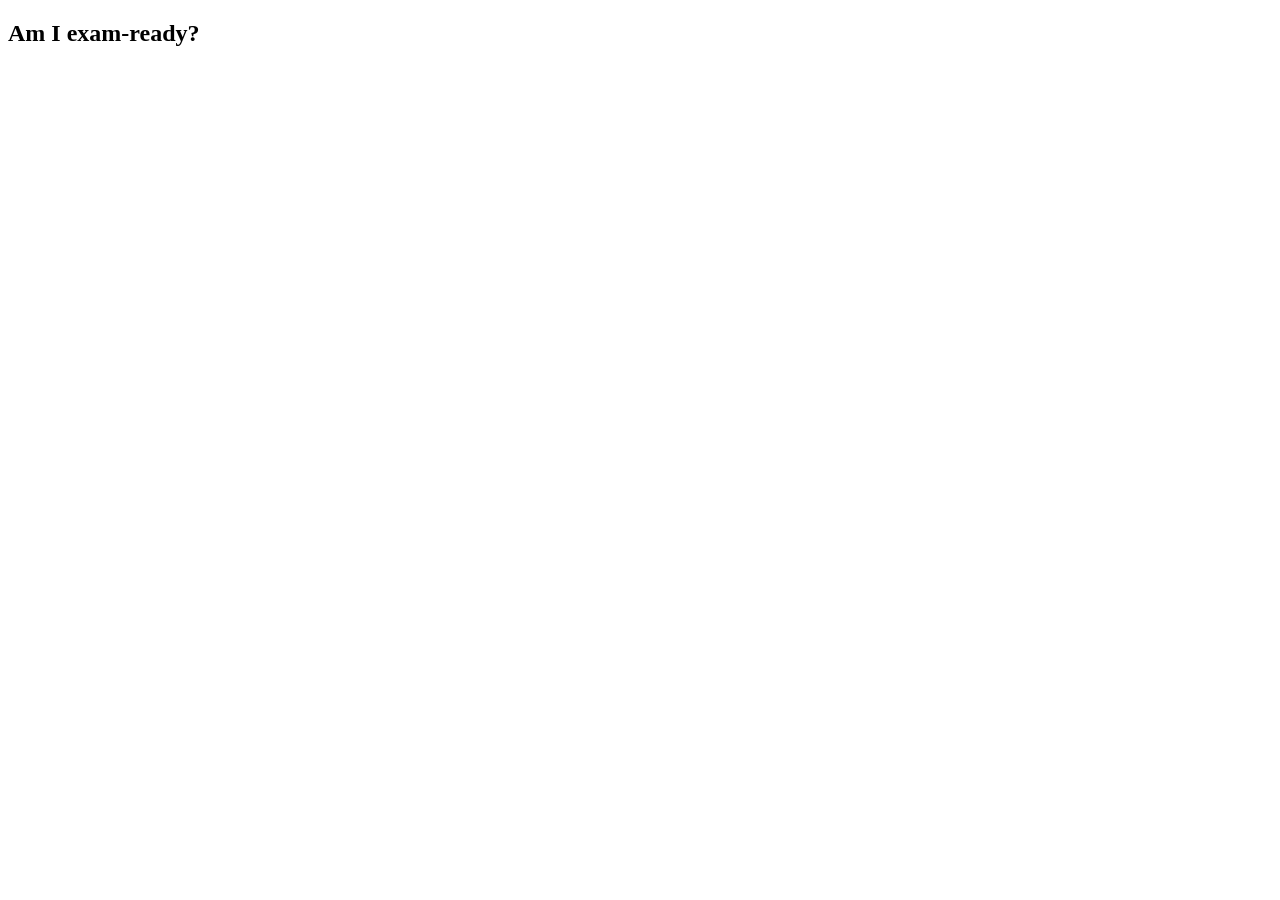
==== index.html @ 44108f5c "Phase 1: Foundation Co-authored-by: Cursor <cursoragent@cursor.com>" ====
<!DOCTYPE html>
<html lang="en">
<head>
  <meta charset="UTF-8">
  <meta name="viewport" content="width=device-width, initial-scale=1.0">
  <title>Am I exam-ready?</title>
  <link rel="stylesheet" href="style.css">
</head>
<body>
  <!-- Start screen: the only screen a learner sees in this phase. -->
  <section id="start-screen">
    <h1>Am I exam-ready?</h1>
  </section>

  <!-- Quiz screen: hidden until the quiz flow is built. -->
  <section id="quiz-screen" hidden>
  </section>

  <!-- Results screen: hidden until the results screen is built. -->
  <section id="results-screen" hidden>
  </section>

  <!-- Load data first, then scoring, then the app. -->
  <script src="js/questions.js"></script>
  <script src="js/scoring.js"></script>
  <script src="js/app.js"></script>
</body>
</html>
---- style.css ----
/* Styles for the exam-ready check. Visual design comes in a later phase. */
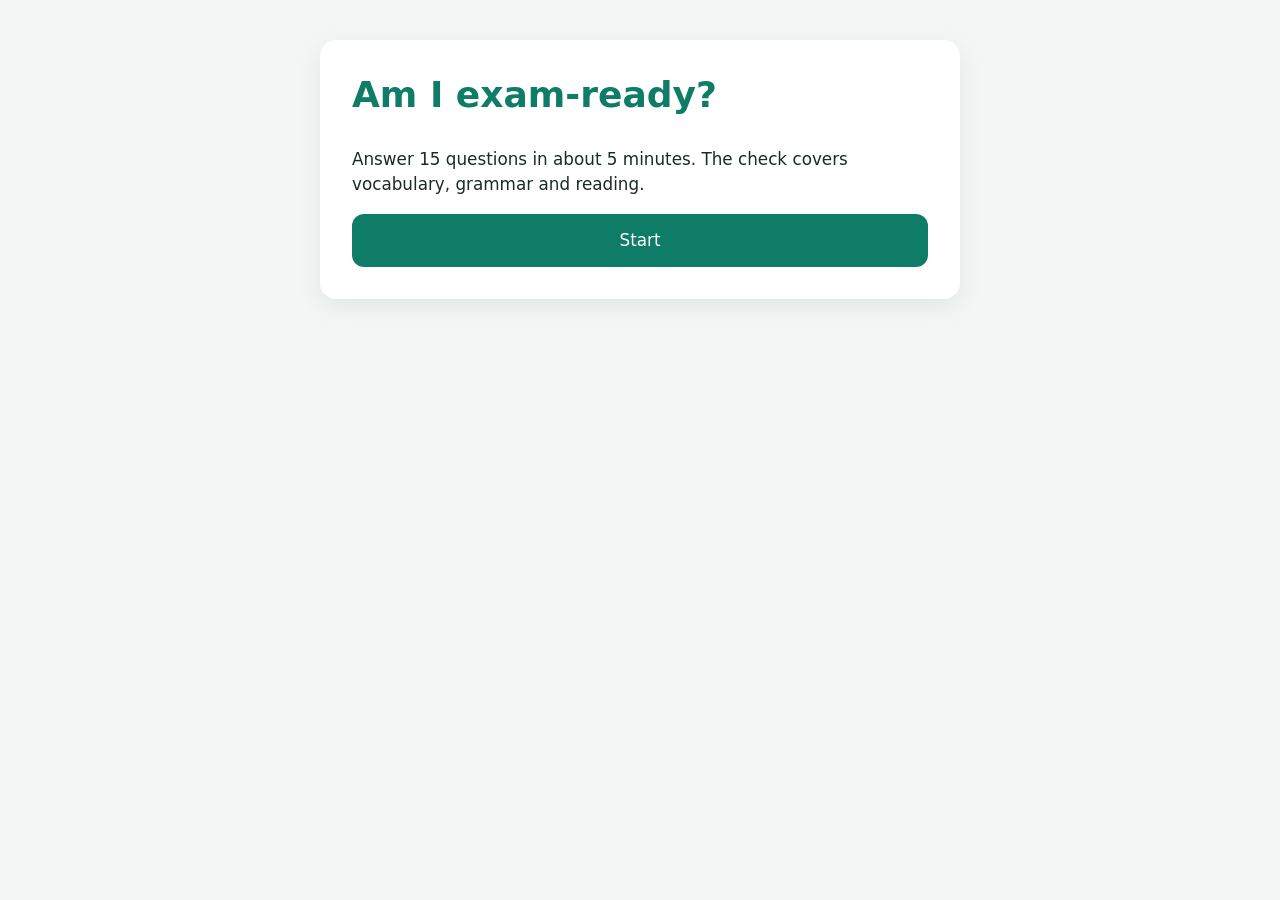
==== commit ef75ba6e: "Phase 8: README and deployment Publish the finished check, including the questions, scoring, screens" ====
--- a/index.html
+++ b/index.html
@@ -7,17 +7,37 @@
   <link rel="stylesheet" href="style.css">
 </head>
 <body>
-  <!-- Start screen: the only screen a learner sees in this phase. -->
+  <!-- Start screen: shown first. -->
   <section id="start-screen">
     <h1>Am I exam-ready?</h1>
+    <p>Answer 15 questions in about 5 minutes. The check covers vocabulary, grammar and reading.</p>
+    <button id="start-button" type="button">Start</button>
   </section>
 
-  <!-- Quiz screen: hidden until the quiz flow is built. -->
+  <!-- Quiz screen: one question at a time. Hidden until Start is clicked. -->
   <section id="quiz-screen" hidden>
+    <p id="progress-text"></p>
+    <p id="skill-name"></p>
+    <pre id="reading-text" hidden></pre>
+    <h2 id="question-text"></h2>
+    <div id="options"></div>
+    <button id="next-button" type="button" disabled>Next</button>
+    <button id="start-over-button" class="secondary" type="button">Start over</button>
   </section>
 
-  <!-- Results screen: hidden until the results screen is built. -->
+  <!-- Results screen: hidden until all 15 questions are answered. -->
   <section id="results-screen" hidden>
+    <h2 id="status-text"></h2>
+    <p id="status-meaning"></p>
+
+    <h3>Scores</h3>
+    <div id="skill-bars"></div>
+
+    <h3>What to practise before booking</h3>
+    <div id="practice-list"></div>
+
+    <p id="exam-note">This check covers vocabulary, grammar and reading. The real exam also tests listening, writing and speaking, so practise those too.</p>
+    <button id="restart-button" type="button">Take the check again</button>
   </section>
 
   <!-- Load data first, then scoring, then the app. -->
--- a/style.css
+++ b/style.css
@@ -1 +1,196 @@
-/* Styles for the exam-ready check. Visual design comes in a later phase. */
+/* Visual design for the exam-ready check.
+   One brand colour: a deep teal. Phones come first. Wider screens add space. */
+
+/* --- Base: the same starting point on every phone --- */
+
+* {
+  box-sizing: border-box;
+}
+
+body {
+  margin: 0;
+  padding: 1rem;
+  background: #f3f6f5;
+  color: #1c2b28;
+  font-family: "Segoe UI", system-ui, sans-serif;
+  font-size: 1.05rem;
+  line-height: 1.5;
+}
+
+button {
+  font: inherit;
+}
+
+h1,
+h2,
+h3 {
+  line-height: 1.25;
+}
+
+/* --- Cards: each screen sits on a white rounded panel --- */
+
+section {
+  max-width: 40rem;
+  margin: 0 auto;
+  padding: 1.25rem;
+  background: #ffffff;
+  border-radius: 1rem;
+  box-shadow: 0 8px 24px rgba(20, 50, 45, 0.08);
+}
+
+/* --- Shared buttons: tall enough for a thumb --- */
+
+button {
+  display: block;
+  width: 100%;
+  min-height: 3rem;
+  margin-top: 0.75rem;
+  padding: 0.75rem 1rem;
+  border: 2px solid transparent;
+  border-radius: 0.75rem;
+  background: #0e7c66;
+  color: #ffffff;
+  cursor: pointer;
+}
+
+button:disabled {
+  background: #d5dbd9;
+  color: #5c6b67;
+  cursor: not-allowed;
+}
+
+button:focus-visible {
+  outline: 3px solid #0e7c66;
+  outline-offset: 2px;
+}
+
+/* A quieter button, used for Start over during the quiz. */
+button.secondary {
+  background: #ffffff;
+  color: #0e7c66;
+  border-color: #0e7c66;
+}
+
+/* --- Start screen --- */
+
+h1 {
+  margin-top: 0;
+  font-size: 1.85rem;
+  color: #0e7c66;
+}
+
+/* --- Quiz screen --- */
+
+#progress-text {
+  margin-top: 0;
+  color: #5c6b67;
+  font-size: 1rem;
+}
+
+#skill-name {
+  display: inline-block;
+  margin: 0;
+  padding: 0.2rem 0.7rem;
+  border-radius: 999px;
+  background: #e7f5f1;
+  color: #0e7c66;
+  font-weight: 700;
+  text-transform: capitalize;
+}
+
+#reading-text {
+  margin: 1rem 0;
+  padding: 1rem;
+  border-radius: 0.75rem;
+  background: #f3f6f5;
+  font-family: inherit;
+  white-space: pre-wrap;
+  overflow-wrap: anywhere;
+}
+
+#question-text {
+  font-size: 1.3rem;
+}
+
+/* Answer buttons stay white until one is chosen. */
+#options button {
+  margin-top: 0.5rem;
+  background: #ffffff;
+  color: #1c2b28;
+  border-color: #d5dbd9;
+  text-align: left;
+}
+
+#options button.selected {
+  background: #e7f5f1;
+  color: #0e7c66;
+  border-color: #0e7c66;
+  font-weight: 700;
+}
+
+/* --- Results screen --- */
+
+#status-text {
+  margin-top: 0;
+  margin-bottom: 0.25rem;
+  font-size: 2rem;
+}
+
+#status-text.ready {
+  color: #1b7f3a;
+}
+
+#status-text.almost {
+  color: #b86e00;
+}
+
+#status-text.not-yet {
+  color: #c62828;
+}
+
+#skill-bars p {
+  margin-bottom: 0.35rem;
+  font-weight: 700;
+}
+
+.bar-track {
+  width: 100%;
+  height: 0.8rem;
+  margin-bottom: 1rem;
+  border-radius: 999px;
+  background: #e6eeeb;
+  overflow: hidden;
+}
+
+.bar-fill {
+  height: 100%;
+  border-radius: 999px;
+  background: #0e7c66;
+}
+
+#practice-list p,
+#exam-note {
+  padding: 0.75rem 1rem;
+  border-radius: 0.75rem;
+  background: #f3f6f5;
+}
+
+#exam-note {
+  margin-top: 1rem;
+}
+
+/* --- Wider screens: the same layout, with more room around the card --- */
+
+@media (min-width: 700px) {
+  body {
+    padding: 2.5rem 1.5rem;
+  }
+
+  section {
+    padding: 2rem;
+  }
+
+  h1 {
+    font-size: 2.25rem;
+  }
+}
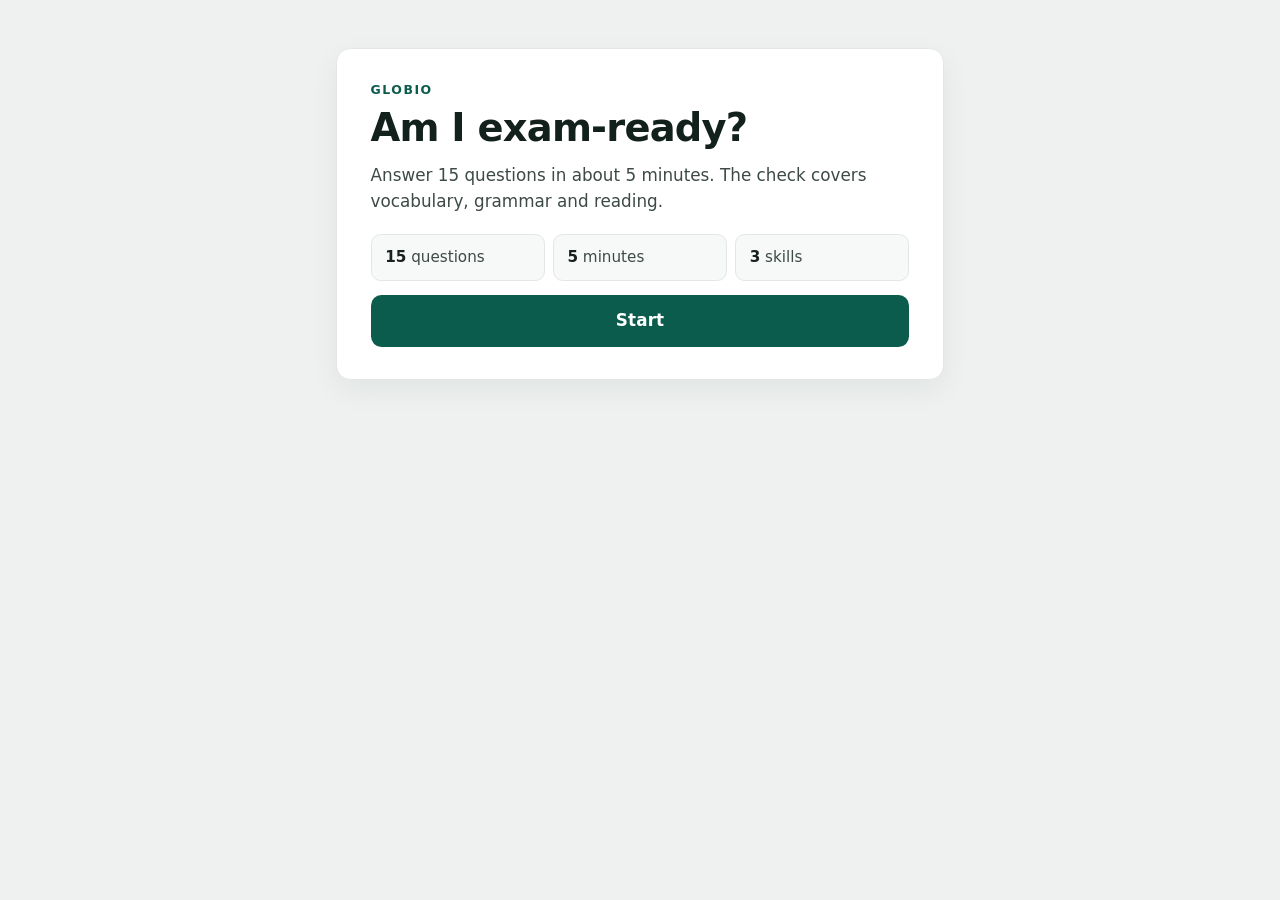
==== commit b44693b2: "Give the check a more professional layout. The welcome, question, and results screens now share a cl" ====
--- a/index.html
+++ b/index.html
@@ -9,15 +9,24 @@
 <body>
   <!-- Start screen: shown first. -->
   <section id="start-screen">
+    <p class="brand">Globio</p>
     <h1>Am I exam-ready?</h1>
-    <p>Answer 15 questions in about 5 minutes. The check covers vocabulary, grammar and reading.</p>
+    <p class="lead">Answer 15 questions in about 5 minutes. The check covers vocabulary, grammar and reading.</p>
+    <ul class="facts">
+      <li><strong>15</strong> questions</li>
+      <li><strong>5</strong> minutes</li>
+      <li><strong>3</strong> skills</li>
+    </ul>
     <button id="start-button" type="button">Start</button>
   </section>
 
   <!-- Quiz screen: one question at a time. Hidden until Start is clicked. -->
   <section id="quiz-screen" hidden>
-    <p id="progress-text"></p>
-    <p id="skill-name"></p>
+    <p class="brand">Globio</p>
+    <div class="quiz-top">
+      <p id="progress-text"></p>
+      <p id="skill-name"></p>
+    </div>
     <pre id="reading-text" hidden></pre>
     <h2 id="question-text"></h2>
     <div id="options"></div>
@@ -27,8 +36,11 @@
 
   <!-- Results screen: hidden until all 15 questions are answered. -->
   <section id="results-screen" hidden>
-    <h2 id="status-text"></h2>
-    <p id="status-meaning"></p>
+    <p class="brand">Globio</p>
+    <div class="result-banner">
+      <h2 id="status-text"></h2>
+      <p id="status-meaning"></p>
+    </div>
 
     <h3>Scores</h3>
     <div id="skill-bars"></div>
--- a/style.css
+++ b/style.css
@@ -1,7 +1,7 @@
 /* Visual design for the exam-ready check.
-   One brand colour: a deep teal. Phones come first. Wider screens add space. */
-
-/* --- Base: the same starting point on every phone --- */
+   One brand colour: a deep green. Phones come first. */
+
+/* --- Base --- */
 
 * {
   box-sizing: border-box;
@@ -9,9 +9,9 @@
 
 body {
   margin: 0;
-  padding: 1rem;
-  background: #f3f6f5;
-  color: #1c2b28;
+  padding: 1.25rem 1rem 2rem;
+  background: #eef1f0;
+  color: #17211e;
   font-family: "Segoe UI", system-ui, sans-serif;
   font-size: 1.05rem;
   line-height: 1.5;
@@ -24,139 +24,248 @@
 h1,
 h2,
 h3 {
-  line-height: 1.25;
-}
-
-/* --- Cards: each screen sits on a white rounded panel --- */
+  line-height: 1.2;
+  letter-spacing: -0.02em;
+}
+
+/* --- Cards --- */
 
 section {
-  max-width: 40rem;
+  max-width: 38rem;
   margin: 0 auto;
-  padding: 1.25rem;
+  padding: 1.5rem 1.25rem;
   background: #ffffff;
-  border-radius: 1rem;
-  box-shadow: 0 8px 24px rgba(20, 50, 45, 0.08);
-}
-
-/* --- Shared buttons: tall enough for a thumb --- */
+  border: 1px solid #e2e7e5;
+  border-radius: 0.9rem;
+  box-shadow: 0 10px 30px rgba(18, 36, 32, 0.06);
+}
+
+.brand {
+  margin: 0 0 0.35rem;
+  color: #0c5c4e;
+  font-size: 0.78rem;
+  font-weight: 700;
+  letter-spacing: 0.12em;
+  text-transform: uppercase;
+}
+
+.lead {
+  margin: 0.75rem 0 0;
+  color: #3d4a46;
+}
+
+/* Three short facts under the welcome text. */
+.facts {
+  display: grid;
+  gap: 0.5rem;
+  margin: 1.25rem 0 0.25rem;
+  padding: 0;
+  list-style: none;
+}
+
+.facts li {
+  padding: 0.7rem 0.85rem;
+  border: 1px solid #e2e7e5;
+  border-radius: 0.6rem;
+  background: #f7f9f8;
+  color: #3d4a46;
+  font-size: 0.95rem;
+}
+
+.facts strong {
+  color: #17211e;
+}
+
+/* --- Buttons --- */
 
 button {
   display: block;
   width: 100%;
-  min-height: 3rem;
-  margin-top: 0.75rem;
-  padding: 0.75rem 1rem;
-  border: 2px solid transparent;
-  border-radius: 0.75rem;
-  background: #0e7c66;
+  min-height: 3.1rem;
+  margin-top: 0.85rem;
+  padding: 0.8rem 1rem;
+  border: 1px solid transparent;
+  border-radius: 0.65rem;
+  background: #0c5c4e;
   color: #ffffff;
+  font-weight: 600;
+  letter-spacing: 0.01em;
   cursor: pointer;
 }
 
+button:hover:not(:disabled):not(.secondary) {
+  background: #09493e;
+}
+
 button:disabled {
-  background: #d5dbd9;
-  color: #5c6b67;
+  background: #e4e8e6;
+  color: #7a8682;
   cursor: not-allowed;
 }
 
 button:focus-visible {
-  outline: 3px solid #0e7c66;
+  outline: 3px solid #0c5c4e;
   outline-offset: 2px;
 }
 
-/* A quieter button, used for Start over during the quiz. */
+/* Start over is quieter than Next. */
 button.secondary {
   background: #ffffff;
-  color: #0e7c66;
-  border-color: #0e7c66;
+  color: #0c5c4e;
+  border-color: #c9d5d1;
+  font-weight: 600;
+}
+
+button.secondary:hover {
+  background: #f3f8f6;
+  border-color: #0c5c4e;
 }
 
 /* --- Start screen --- */
 
 h1 {
-  margin-top: 0;
-  font-size: 1.85rem;
-  color: #0e7c66;
+  margin: 0;
+  font-size: 2rem;
+  color: #12211c;
 }
 
 /* --- Quiz screen --- */
 
+.quiz-top {
+  display: flex;
+  align-items: center;
+  justify-content: space-between;
+  gap: 0.75rem;
+}
+
 #progress-text {
-  margin-top: 0;
-  color: #5c6b67;
-  font-size: 1rem;
+  margin: 0;
+  color: #5c6a66;
+  font-size: 0.92rem;
+  font-weight: 600;
+  letter-spacing: 0.04em;
+  text-transform: uppercase;
 }
 
 #skill-name {
   display: inline-block;
   margin: 0;
-  padding: 0.2rem 0.7rem;
+  padding: 0.25rem 0.7rem;
   border-radius: 999px;
-  background: #e7f5f1;
-  color: #0e7c66;
+  background: #e7f3ef;
+  color: #0c5c4e;
+  font-size: 0.85rem;
   font-weight: 700;
   text-transform: capitalize;
 }
 
 #reading-text {
-  margin: 1rem 0;
-  padding: 1rem;
-  border-radius: 0.75rem;
-  background: #f3f6f5;
+  margin: 1rem 0 0;
+  padding: 1rem 1rem 1rem 1.1rem;
+  border-left: 3px solid #0c5c4e;
+  border-radius: 0.5rem;
+  background: #f7f9f8;
+  color: #24312d;
   font-family: inherit;
+  font-size: 0.98rem;
   white-space: pre-wrap;
   overflow-wrap: anywhere;
 }
 
 #question-text {
-  font-size: 1.3rem;
+  margin: 1.1rem 0 0.35rem;
+  font-size: 1.35rem;
+  color: #12211c;
 }
 
 /* Answer buttons stay white until one is chosen. */
 #options button {
-  margin-top: 0.5rem;
+  margin-top: 0.55rem;
   background: #ffffff;
-  color: #1c2b28;
-  border-color: #d5dbd9;
+  color: #17211e;
+  border-color: #d5ddda;
+  font-weight: 500;
   text-align: left;
 }
 
+#options button:hover:not(.selected) {
+  border-color: #0c5c4e;
+  background: #f7fbf9;
+}
+
 #options button.selected {
-  background: #e7f5f1;
-  color: #0e7c66;
-  border-color: #0e7c66;
+  background: #e7f3ef;
+  color: #0c5c4e;
+  border-color: #0c5c4e;
   font-weight: 700;
 }
 
 /* --- Results screen --- */
 
+h3 {
+  margin: 1.6rem 0 0.7rem;
+  color: #5c6a66;
+  font-size: 0.78rem;
+  font-weight: 700;
+  letter-spacing: 0.08em;
+  text-transform: uppercase;
+}
+
+.result-banner {
+  margin: 0.35rem 0 0.25rem;
+  padding: 1rem 1.05rem;
+  border: 1px solid #e2e7e5;
+  border-radius: 0.75rem;
+  background: #f7f9f8;
+}
+
+.result-banner:has(.ready) {
+  background: #eef7f1;
+  border-color: #c9e6d2;
+}
+
+.result-banner:has(.almost) {
+  background: #fbf6ec;
+  border-color: #ead9b0;
+}
+
+.result-banner:has(.not-yet) {
+  background: #fdf3f2;
+  border-color: #f0d0ce;
+}
+
 #status-text {
-  margin-top: 0;
-  margin-bottom: 0.25rem;
-  font-size: 2rem;
+  margin: 0 0 0.3rem;
+  font-size: 1.85rem;
+}
+
+#status-meaning {
+  margin: 0;
+  color: #3d4a46;
 }
 
 #status-text.ready {
-  color: #1b7f3a;
+  color: #146c3a;
 }
 
 #status-text.almost {
-  color: #b86e00;
+  color: #8a5a00;
 }
 
 #status-text.not-yet {
-  color: #c62828;
+  color: #b42318;
 }
 
 #skill-bars p {
-  margin-bottom: 0.35rem;
-  font-weight: 700;
+  margin: 0 0 0.35rem;
+  font-size: 0.95rem;
+  font-weight: 600;
 }
 
 .bar-track {
   width: 100%;
-  height: 0.8rem;
-  margin-bottom: 1rem;
+  height: 0.55rem;
+  margin-bottom: 0.95rem;
   border-radius: 999px;
   background: #e6eeeb;
   overflow: hidden;
@@ -165,32 +274,42 @@
 .bar-fill {
   height: 100%;
   border-radius: 999px;
-  background: #0e7c66;
-}
-
-#practice-list p,
+  background: #0c5c4e;
+}
+
+#practice-list p {
+  margin: 0 0 0.55rem;
+  padding: 0.8rem 0.9rem;
+  border: 1px solid #e2e7e5;
+  border-radius: 0.65rem;
+  background: #ffffff;
+}
+
 #exam-note {
-  padding: 0.75rem 1rem;
-  border-radius: 0.75rem;
-  background: #f3f6f5;
-}
-
-#exam-note {
-  margin-top: 1rem;
-}
-
-/* --- Wider screens: the same layout, with more room around the card --- */
+  margin-top: 0.4rem;
+  padding: 0.85rem 0.95rem;
+  border-radius: 0.65rem;
+  background: #f7f9f8;
+  color: #3d4a46;
+  font-size: 0.95rem;
+}
+
+/* --- Wider screens --- */
 
 @media (min-width: 700px) {
   body {
-    padding: 2.5rem 1.5rem;
+    padding: 3rem 1.5rem;
   }
 
   section {
-    padding: 2rem;
+    padding: 2rem 2.1rem;
   }
 
   h1 {
-    font-size: 2.25rem;
+    font-size: 2.4rem;
   }
-}
+
+  .facts {
+    grid-template-columns: 1fr 1fr 1fr;
+  }
+}
